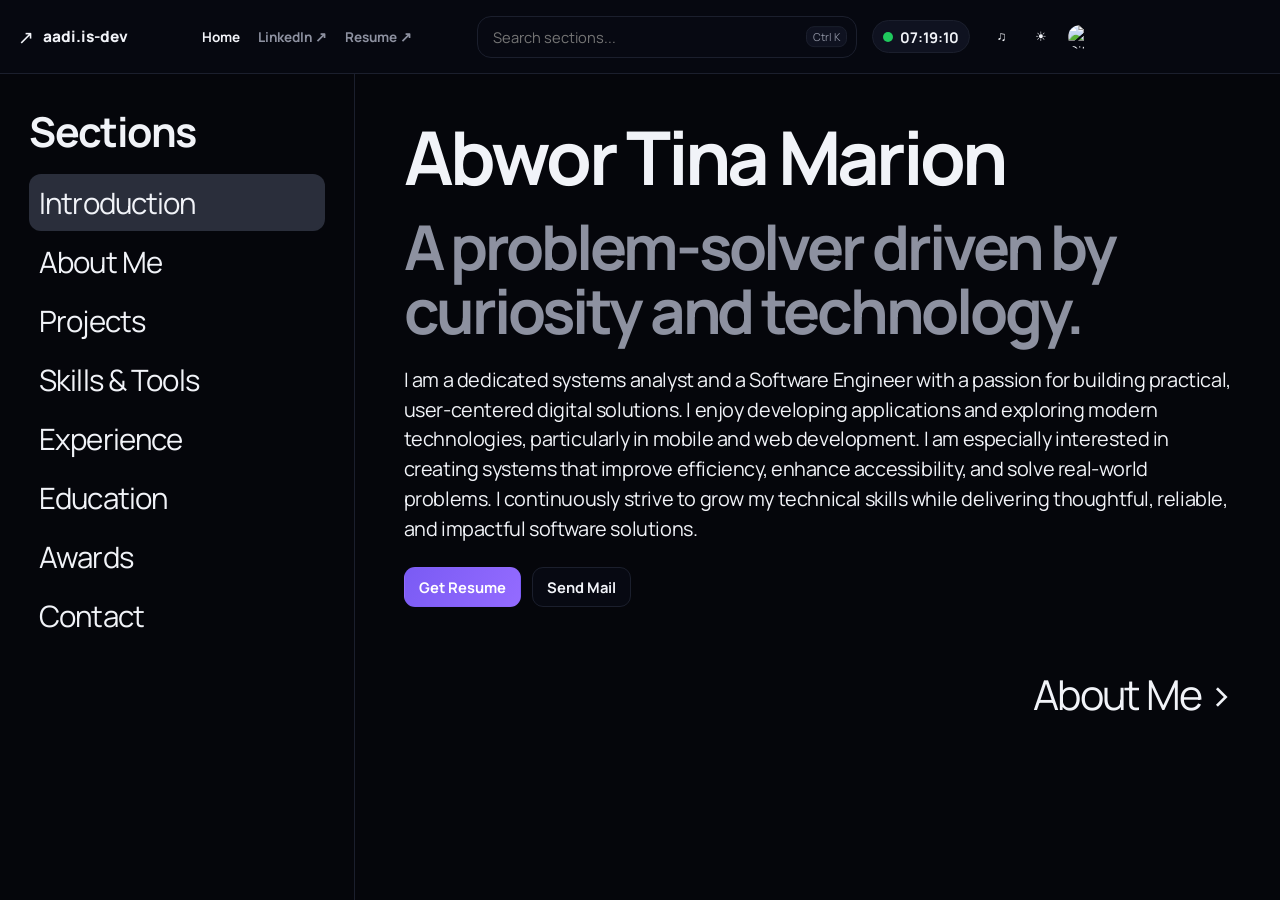
==== index.html @ 4027ba5c "Initial portfolio site" ====
﻿<!DOCTYPE html>
<html lang="en" data-theme="dark" data-page="intro">
  <head>
    <meta charset="UTF-8" />
    <meta name="viewport" content="width=device-width, initial-scale=1.0" />
    <title>Abwor Tina Marion| Introduction</title>
    <link rel="preconnect" href="https://fonts.googleapis.com" />
    <link rel="preconnect" href="https://fonts.gstatic.com" crossorigin />
    <link href="https://fonts.googleapis.com/css2?family=Manrope:wght@400;500;600;700;800&display=swap" rel="stylesheet" />
    <link rel="stylesheet" href="https://cdnjs.cloudflare.com/ajax/libs/font-awesome/6.5.2/css/all.min.css" integrity="sha512-SnH5WK+bZxgPHs44uWix+LLJAJ9/2PkPKZ5QiAj6Ta86w+fsb2TkR4j8Wc8R80Jv2Q5S0VYvX0XQ8g5y/5v0w==" crossorigin="anonymous" referrerpolicy="no-referrer" />
    <link rel="stylesheet" href="styles.css" />
  </head>
  <body>
    <header class="topbar">
      <div class="brand-wrap"><span class="brand-mark">↗</span><span class="brand">aadi.is-dev</span></div>
      <nav class="header-links"><a href="index.html" data-page="intro">Home</a><a href="https://www.linkedin.com/in/tina-marion-abwor" target="_blank" rel="noreferrer">LinkedIn ↗</a><a href="Abwor Tina cv.pdf" target="_blank" rel="noreferrer">Resume ↗</a></nav>
      <div class="search-wrap"><input id="headerSearch" type="text" placeholder="Search sections..." /><span class="keycap">Ctrl K</span><ul id="searchResults" class="search-results" hidden></ul></div>
      <div class="status-pill"><span class="dot"></span><span id="clock">00:00:00</span></div>
      <div class="icon-actions"><button class="icon-btn" type="button">♫</button><button id="themeToggle" class="icon-btn" type="button">☀</button><a class="icon-btn github-mark-btn" href="https://github.com/Tina-marion" target="_blank" rel="noreferrer"><img class="github-mark-icon" src="https://github.githubassets.com/images/modules/logos_page/GitHub-Mark.png" alt="GitHub" /></a></div>
    </header>

    <div class="app-layout">
      <aside class="sidebar">
        <h2>Sections</h2>
        <nav class="section-nav">
          <a href="index.html" data-page="intro">Introduction</a>
          <a href="about.html" data-page="about">About Me</a>
          <a href="projects.html" data-page="projects">Projects</a>
          <a href="skills-tools.html" data-page="skills">Skills &amp; Tools</a>
          <a href="experience.html" data-page="experience">Experience</a>
          <a href="education.html" data-page="education">Education</a>
          <a href="awards.html" data-page="awards">Awards</a>
          <a href="contact.html" data-page="contact">Contact</a>
          
        </nav>
      </aside>

      <main class="content content-page">
        <h1>Abwor Tina Marion</h1>
        <h2>A problem-solver driven by curiosity and technology.</h2>
        <p>I am a dedicated systems analyst and a Software Engineer with a passion for building practical, 
            user-centered digital solutions. I enjoy developing applications and exploring modern technologies,
            particularly in mobile and web development. I am especially interested in creating systems that improve efficiency, enhance accessibility, and solve real-world problems. I continuously strive to grow my technical skills while delivering thoughtful, reliable, and impactful software solutions.
            </p>
        <div class="hero-actions">
          <a class="btn btn-primary" href="Abwor Tina cv.pdf" target="_blank" rel="noreferrer">Get Resume</a>
          <a class="btn" href="mailto:tinaamarion@gmail.com">Send Mail</a>
        </div>
        <div class="page-nav"><span></span><a href="about.html">About Me ›</a></div>
      </main>
    </div>
    <script src="script.js"></script>
  </body>
</html>
---- styles.css ----
:root {
  --bg: #f4f5f7;
  --surface: #ffffff;
  --surface-soft: #f4f4f6;
  --text: #0f1117;
  --muted: #6b6f7b;
  --line: #e3e5ed;
  --active: #e8e9ee;
  --pill: #ffffff;
}

html[data-theme="dark"] {
  --bg: #05060b;
  --surface: #070912;
  --surface-soft: #f3f4f6;
  --text: #f1f3f8;
  --muted: #8d91a0;
  --line: #1b1f2d;
  --active: #2a2e3b;
  --pill: #0f1220;
}

* {
  box-sizing: border-box;
}

html,
body {
  margin: 0;
  padding: 0;
  min-height: 100%;
}

html {
  font-size: 92%;
}

body {
  background: var(--bg);
  color: var(--text);
  font-family: "Manrope", "Segoe UI", sans-serif;
}

.topbar {
  position: sticky;
  top: 0;
  z-index: 20;
  min-height: 74px;
  display: flex;
  align-items: center;
  gap: 1rem;
  padding: 0.95rem 1.2rem;
  border-bottom: 1px solid var(--line);
  background: color-mix(in srgb, var(--surface) 94%, transparent);
  backdrop-filter: blur(8px);
}

.brand-wrap {
  display: flex;
  align-items: center;
  gap: 0.65rem;
  min-width: 170px;
}

.brand-mark {
  font-size: 1.3rem;
}

.brand {
  font-size: 1.05rem;
  font-weight: 800;
}

.header-links {
  display: flex;
  align-items: center;
  gap: 1.2rem;
  min-width: 260px;
}

.header-links a {
  color: var(--muted);
  text-decoration: none;
  font-size: 0.92rem;
  font-weight: 700;
}

.header-links a.active,
.header-links a:hover {
  color: var(--text);
}

.search-wrap {
  position: relative;
  flex: 1;
  max-width: 380px;
}

.search-wrap input {
  width: 100%;
  border: 1px solid var(--line);
  border-radius: 14px;
  background: var(--surface);
  color: var(--text);
  font: inherit;
  padding: 0.68rem 5.2rem 0.68rem 1rem;
}

.keycap {
  position: absolute;
  right: 10px;
  top: 50%;
  transform: translateY(-50%);
  border: 1px solid var(--line);
  border-radius: 8px;
  padding: 0.16rem 0.42rem;
  color: var(--muted);
  font-size: 0.74rem;
  background: var(--pill);
}

.search-results {
  position: absolute;
  top: calc(100% + 6px);
  left: 0;
  right: 0;
  list-style: none;
  margin: 0;
  padding: 0.4rem;
  border: 1px solid var(--line);
  border-radius: 12px;
  background: var(--surface);
  box-shadow: 0 16px 34px rgba(0, 0, 0, 0.22);
}

.search-results li {
  padding: 0.48rem 0.6rem;
  border-radius: 8px;
  cursor: pointer;
}

.search-results li:hover {
  background: var(--active);
}

.status-pill {
  border: 1px solid var(--line);
  border-radius: 999px;
  background: var(--pill);
  font-weight: 700;
  display: flex;
  align-items: center;
  gap: 0.45rem;
  padding: 0.4rem 0.7rem;
}

.dot {
  width: 10px;
  height: 10px;
  border-radius: 50%;
  background: #1fc95d;
}

.icon-actions {
  display: flex;
  align-items: center;
  gap: 0.35rem;
}

.icon-btn {
  width: 34px;
  height: 34px;
  border: 1px solid transparent;
  border-radius: 9px;
  background: transparent;
  color: var(--text);
  display: inline-flex;
  align-items: center;
  justify-content: center;
  text-decoration: none;
  cursor: pointer;
}

.icon-btn:hover {
  border-color: var(--line);
  background: var(--pill);
}

.github-mark-btn {
  padding: 0;
}

.github-mark-icon {
  width: 24px;
  height: 24px;
  border-radius: 50%;
  display: block;
}

.app-layout {
  display: grid;
  grid-template-columns: 355px 1fr;
  min-height: calc(100vh - 74px);
}

.sidebar {
  border-right: 1px solid var(--line);
  padding: 2rem 2rem 1.5rem;
}

.sidebar h2 {
  margin: 0 0 1rem;
  font-size: 2.8rem;
  letter-spacing: -0.04em;
}

.section-nav {
  display: grid;
  gap: 0.14rem;
}

.section-nav a {
  color: var(--text);
  text-decoration: none;
  padding: 0.58rem 0.66rem;
  border-radius: 12px;
  font-size: 2rem;
  letter-spacing: -0.03em;
}

.section-nav a.active,
.section-nav a:hover {
  background: var(--active);
}

.content {
  padding: 2.2rem 3.3rem;
  max-width: 1400px;
}

.content-page h1 {
  margin: 0;
  font-size: clamp(3rem, 5.8vw, 5.2rem);
  letter-spacing: -0.05em;
}

.content-page h2 {
  margin: 0.55rem 0 1.5rem;
  color: var(--muted);
  font-size: clamp(2.2rem, 6vw, 4.2rem);
  letter-spacing: -0.05em;
  line-height: 1.03;
}

.content-page p {
  margin: 0;
  max-width: 1300px;
  font-size: clamp(1.08rem, 1.55vw, 1.55rem);
  letter-spacing: -0.02em;
  line-height: 1.5;
}

.page-nav {
  margin-top: 4rem;
  display: flex;
  justify-content: space-between;
  font-size: 2.8rem;
  letter-spacing: -0.04em;
}

.page-nav a {
  color: var(--text);
  text-decoration: none;
}

.hero-actions {
  margin-top: 1.6rem;
  display: flex;
  gap: 0.8rem;
  flex-wrap: wrap;
}

.btn {
  text-decoration: none;
  border: 1px solid var(--line);
  border-radius: 11px;
  padding: 0.62rem 0.95rem;
  font-weight: 700;
  color: var(--text);
  background: var(--surface);
}

.btn-primary {
  color: #ffffff;
  border-color: transparent;
  background: linear-gradient(120deg, #7a5bf4 0%, #946bff 100%);
}

.project-grid {
  margin-top: 1.4rem;
  display: grid;
  grid-template-columns: repeat(3, minmax(0, 1fr));
  gap: 1rem;
}

.project-card {
  background: color-mix(in srgb, var(--surface) 70%, #f3f4f8);
  border: 1px solid color-mix(in srgb, var(--line) 86%, #d9dcea);
  border-radius: 16px;
  padding: 1.2rem;
}

.project-card h4 {
  margin: 0;
  font-size: 1.05rem;
  line-height: 1.35;
}

.project-card p {
  margin-top: 0.6rem;
  color: var(--muted);
  font-size: 0.98rem;
  line-height: 1.45;
}

.project-card a {
  display: inline-block;
  margin-top: 0.58rem;
  color: var(--muted);
  text-decoration: none;
}

.skills-tags {
  margin-top: 1.2rem;
  display: flex;
  flex-wrap: wrap;
  gap: 0.55rem;
}

.skill-chip {
  display: inline-flex;
  align-items: center;
  gap: 0.45rem;
  border: 1px solid #d9dce4;
  border-radius: 10px;
  padding: 0.45rem 0.72rem;
  color: #161a24;
  background: #f5f6f8;
  font-weight: 700;
  font-size: 0.98rem;
}

.skill-chip .mini {
  font-size: 0.82rem;
  color: #4f5565;
}

.muted-block {
  margin-top: 1.2rem;
  display: grid;
  gap: 0.75rem;
}

.muted-block p {
  color: var(--muted);
  font-size: 1.18rem;
}

.experience-page > p {
  max-width: 1320px;
  margin-top: 0.2rem;
}

.exp-timeline {
  margin-top: 2rem;
  border-left: 1px solid color-mix(in srgb, var(--line) 92%, #2a2f40);
  padding-left: 1.8rem;
}

.exp-item {
  position: relative;
}

.exp-item + .exp-item {
  margin-top: 2.8rem;
}

.exp-dot {
  position: absolute;
  left: -2.42rem;
  top: 0.05rem;
  width: 1.35rem;
  height: 1.35rem;
  border-radius: 50%;
  background: #13284f;
  color: #84aaf8;
  display: inline-flex;
  align-items: center;
  justify-content: center;
  font-size: 0.7rem;
}

.exp-title-row {
  display: flex;
  align-items: center;
  gap: 0.75rem;
  flex-wrap: wrap;
}

.exp-title-row h3 {
  margin: 0;
  font-size: clamp(1.5rem, 2.5vw, 2.2rem);
  letter-spacing: -0.03em;
}

.latest-badge {
  border-radius: 8px;
  padding: 0.22rem 0.6rem;
  font-size: 0.9rem;
  font-weight: 700;
  color: #9dc0ff;
  background: #133f8b;
}

.exp-time {
  margin-top: 0.35rem;
  color: var(--muted);
  font-size: 1rem;
}

.exp-desc {
  margin-top: 1rem;
  color: var(--muted);
  max-width: 1200px;
  font-size: 1.15rem;
}

.education-page .intro-stack {
  margin-top: 0.3rem;
  display: grid;
  gap: 1.25rem;
}

.education-page .intro-stack p {
  color: var(--text);
  max-width: 1320px;
}

.education-page .exp-timeline {
  margin-top: 2.1rem;
}

.contact-page .contact-form {
  margin-top: 0.9rem;
  max-width: 1260px;
  display: grid;
  gap: 0.9rem;
}

.contact-page label {
  font-size: 1.95rem;
  font-weight: 700;
  letter-spacing: -0.03em;
}

.contact-page .req {
  color: #ff6161;
  margin-left: 0.15rem;
}

.contact-page input,
.contact-page textarea {
  width: 100%;
  border: 1px solid #2a2f3f;
  border-radius: 12px;
  background: #12141c;
  color: #d6d9e4;
  font: inherit;
  font-size: 1.2rem;
  padding: 0.88rem 0.92rem;
}

.contact-page textarea {
  min-height: 95px;
  resize: vertical;
}

.contact-page input::placeholder,
.contact-page textarea::placeholder {
  color: #82879a;
}

.contact-page .field-note {
  margin-top: -0.35rem;
  color: #99a0b6;
  font-size: 1.12rem;
}

.contact-page .btn {
  margin-top: 0.5rem;
  width: fit-content;
}

.awards-section {
  margin-top: 1.25rem;
}

.awards-help p {
  color: var(--muted);
  font-size: 0.95rem;
}

.awards-help code {
  background: #12141c;
  border: 1px solid #2a2f3f;
  border-radius: 6px;
  padding: 0.1rem 0.35rem;
}

.awards-grid {
  margin-top: 0.8rem;
  display: grid;
  grid-template-columns: repeat(3, minmax(0, 1fr));
  gap: 0.85rem;
}

.award-card {
  margin: 0;
  border: 1px solid var(--line);
  border-radius: 14px;
  overflow: hidden;
  background: #11131b;
}

.award-card img {
  width: 100%;
  height: 250px;
  object-fit: cover;
  display: block;
}

.award-card figcaption {
  padding: 0.65rem 0.75rem 0.75rem;
  border-top: 1px solid var(--line);
  color: var(--muted);
  font-size: 0.92rem;
  font-weight: 600;
}

@media (max-width: 1200px) {
  .app-layout {
    grid-template-columns: 1fr;
  }

  .sidebar {
    border-right: 0;
    border-bottom: 1px solid var(--line);
    padding: 1.2rem 1rem;
  }

  .sidebar h2 {
    font-size: 2rem;
  }

  .section-nav {
    grid-template-columns: repeat(2, minmax(0, 1fr));
    gap: 0.35rem;
  }

  .section-nav a {
    font-size: 1.2rem;
  }

  .content {
    padding: 1.4rem 1rem 2rem;
  }

  .project-grid {
    grid-template-columns: repeat(2, minmax(0, 1fr));
  }

  .awards-grid {
    grid-template-columns: repeat(2, minmax(0, 1fr));
  }

  .exp-timeline {
    padding-left: 1.25rem;
  }

  .exp-dot {
    left: -1.87rem;
  }

  .contact-page label {
    font-size: 1.45rem;
  }
}

@media (max-width: 760px) {
  .topbar {
    flex-wrap: wrap;
    gap: 0.65rem;
  }

  .header-links {
    min-width: auto;
    width: 100%;
  }

  .search-wrap {
    order: 4;
    max-width: none;
    width: 100%;
  }

  .status-pill {
    margin-left: auto;
  }

  .section-nav {
    grid-template-columns: 1fr;
  }

  .project-grid {
    grid-template-columns: 1fr;
  }

  .awards-grid {
    grid-template-columns: 1fr;
  }

  .page-nav {
    font-size: 1.6rem;
  }

  .contact-page label {
    font-size: 1.2rem;
  }

  .contact-page .field-note {
    font-size: 1rem;
  }
}
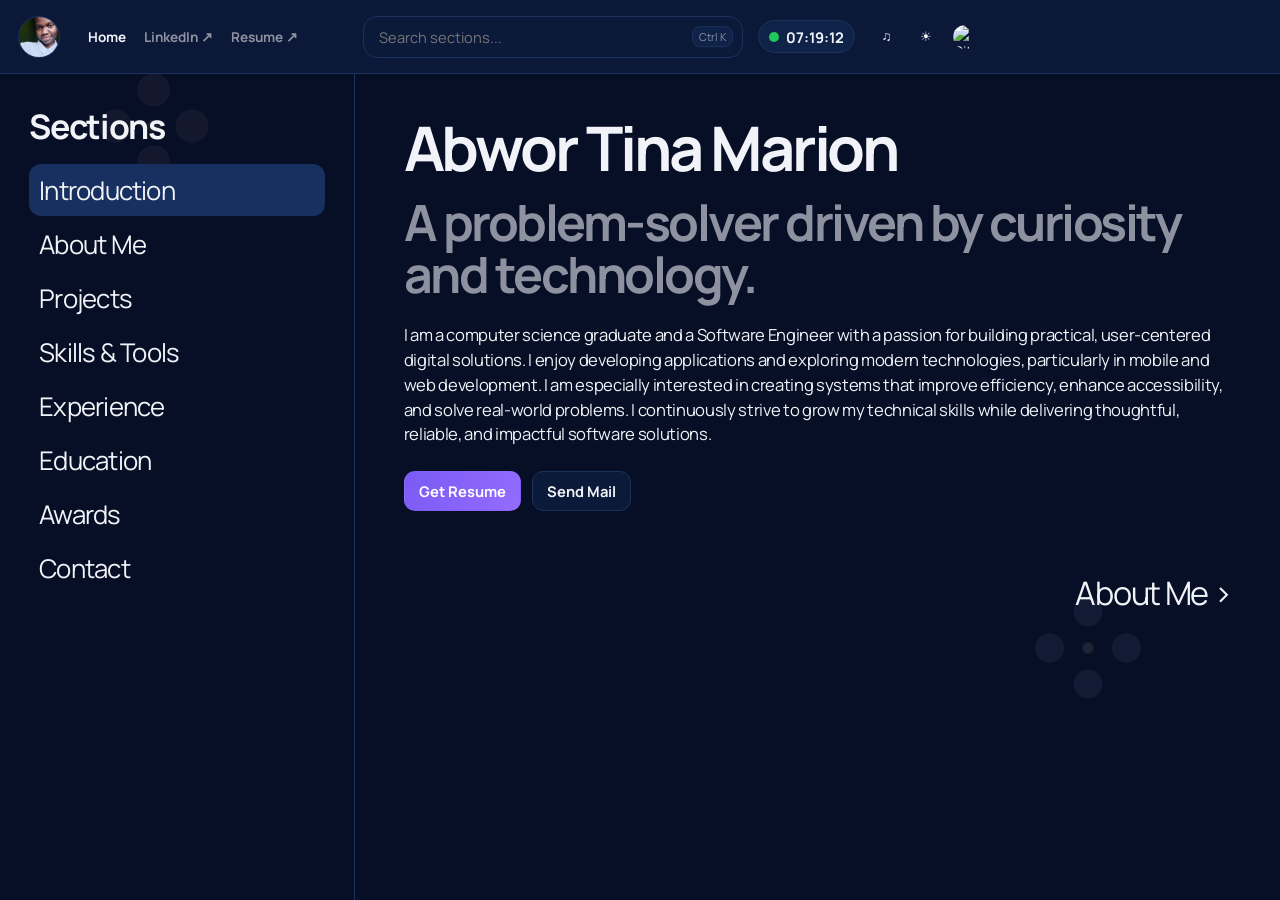
==== commit be8cfa3b: "changes made" ====
--- a/index.html
+++ b/index.html
@@ -12,7 +12,7 @@
   </head>
   <body>
     <header class="topbar">
-      <div class="brand-wrap"><span class="brand-mark">↗</span><span class="brand">aadi.is-dev</span></div>
+      <div class="brand-wrap"><img class="brand-photo" src="tina.jpg" alt="Tina Marion" /></div>
       <nav class="header-links"><a href="index.html" data-page="intro">Home</a><a href="https://www.linkedin.com/in/tina-marion-abwor" target="_blank" rel="noreferrer">LinkedIn ↗</a><a href="Abwor Tina cv.pdf" target="_blank" rel="noreferrer">Resume ↗</a></nav>
       <div class="search-wrap"><input id="headerSearch" type="text" placeholder="Search sections..." /><span class="keycap">Ctrl K</span><ul id="searchResults" class="search-results" hidden></ul></div>
       <div class="status-pill"><span class="dot"></span><span id="clock">00:00:00</span></div>
@@ -38,13 +38,13 @@
       <main class="content content-page">
         <h1>Abwor Tina Marion</h1>
         <h2>A problem-solver driven by curiosity and technology.</h2>
-        <p>I am a dedicated systems analyst and a Software Engineer with a passion for building practical, 
-            user-centered digital solutions. I enjoy developing applications and exploring modern technologies,
-            particularly in mobile and web development. I am especially interested in creating systems that improve efficiency, enhance accessibility, and solve real-world problems. I continuously strive to grow my technical skills while delivering thoughtful, reliable, and impactful software solutions.
-            </p>
+        <p>I am a computer science graduate and a Software Engineer with a passion for building practical, 
+          user-centered digital solutions. I enjoy developing applications and exploring modern technologies, 
+          particularly in mobile and web development. 
+          I am especially interested in creating systems that improve efficiency, enhance accessibility, and solve real-world problems. I continuously strive to grow my technical skills while delivering thoughtful, reliable, and impactful software solutions.</p>
         <div class="hero-actions">
           <a class="btn btn-primary" href="Abwor Tina cv.pdf" target="_blank" rel="noreferrer">Get Resume</a>
-          <a class="btn" href="mailto:tinaamarion@gmail.com">Send Mail</a>
+          <a class="btn" href="mailto:tinaamarion@gmail.com?subject=Portfolio%20Inquiry&body=Hi%20Tina%2C%0A%0AI%20would%20like%20to%20connect%20about...%0A%0AName%3A%0AEmail%3A%0A%0AThanks.">Send Mail</a>
         </div>
         <div class="page-nav"><span></span><a href="about.html">About Me ›</a></div>
       </main>
--- a/styles.css
+++ b/styles.css
@@ -1,23 +1,25 @@
 :root {
-  --bg: #f4f5f7;
-  --surface: #ffffff;
-  --surface-soft: #f4f4f6;
+  --bg: #dbe5ff;
+  --surface: #edf2ff;
+  --surface-soft: #d7e2ff;
   --text: #0f1117;
-  --muted: #6b6f7b;
-  --line: #e3e5ed;
-  --active: #e8e9ee;
-  --pill: #ffffff;
+  --muted: #4d5772;
+  --line: #b9c7eb;
+  --active: #c9d8fb;
+  --pill: #f2f6ff;
+  --flower-opacity: 0.45;
 }
 
 html[data-theme="dark"] {
-  --bg: #05060b;
-  --surface: #070912;
-  --surface-soft: #f3f4f6;
+  --bg: #070f26;
+  --surface: #0c1a3a;
+  --surface-soft: #132850;
   --text: #f1f3f8;
   --muted: #8d91a0;
-  --line: #1b1f2d;
-  --active: #2a2e3b;
-  --pill: #0f1220;
+  --line: #1d315d;
+  --active: #17305f;
+  --pill: #0f2349;
+  --flower-opacity: 0.32;
 }
 
 * {
@@ -39,6 +41,28 @@
   background: var(--bg);
   color: var(--text);
   font-family: "Manrope", "Segoe UI", sans-serif;
+  position: relative;
+  overflow-x: hidden;
+}
+
+body::before {
+  content: "";
+  position: fixed;
+  inset: 0;
+  pointer-events: none;
+  z-index: -1;
+  opacity: var(--flower-opacity);
+  background:
+    radial-gradient(circle at 12% 18%, rgba(255, 183, 197, 0.18) 0 16px, transparent 17px),
+    radial-gradient(circle at 9% 14%, rgba(255, 183, 197, 0.18) 0 16px, transparent 17px),
+    radial-gradient(circle at 15% 14%, rgba(255, 183, 197, 0.18) 0 16px, transparent 17px),
+    radial-gradient(circle at 12% 10%, rgba(255, 183, 197, 0.18) 0 16px, transparent 17px),
+    radial-gradient(circle at 12% 14%, rgba(255, 228, 170, 0.26) 0 6px, transparent 7px),
+    radial-gradient(circle at 85% 76%, rgba(170, 211, 255, 0.2) 0 14px, transparent 15px),
+    radial-gradient(circle at 82% 72%, rgba(170, 211, 255, 0.2) 0 14px, transparent 15px),
+    radial-gradient(circle at 88% 72%, rgba(170, 211, 255, 0.2) 0 14px, transparent 15px),
+    radial-gradient(circle at 85% 68%, rgba(170, 211, 255, 0.2) 0 14px, transparent 15px),
+    radial-gradient(circle at 85% 72%, rgba(255, 238, 184, 0.3) 0 5px, transparent 6px);
 }
 
 .topbar {
@@ -59,7 +83,16 @@
   display: flex;
   align-items: center;
   gap: 0.65rem;
-  min-width: 170px;
+  min-width: 56px;
+}
+
+.brand-photo {
+  width: 42px;
+  height: 42px;
+  border-radius: 50%;
+  object-fit: cover;
+  border: 1px solid var(--line);
+  display: block;
 }
 
 .brand-mark {
@@ -186,6 +219,11 @@
   background: var(--pill);
 }
 
+.icon-btn.is-active {
+  border-color: var(--line);
+  background: var(--pill);
+}
+
 .github-mark-btn {
   padding: 0;
 }
@@ -210,7 +248,7 @@
 
 .sidebar h2 {
   margin: 0 0 1rem;
-  font-size: 2.8rem;
+  font-size: 2.3rem;
   letter-spacing: -0.04em;
 }
 
@@ -224,7 +262,7 @@
   text-decoration: none;
   padding: 0.58rem 0.66rem;
   border-radius: 12px;
-  font-size: 2rem;
+  font-size: 1.75rem;
   letter-spacing: -0.03em;
 }
 
@@ -240,14 +278,14 @@
 
 .content-page h1 {
   margin: 0;
-  font-size: clamp(3rem, 5.8vw, 5.2rem);
+  font-size: clamp(2.4rem, 4.8vw, 4.3rem);
   letter-spacing: -0.05em;
 }
 
 .content-page h2 {
   margin: 0.55rem 0 1.5rem;
   color: var(--muted);
-  font-size: clamp(2.2rem, 6vw, 4.2rem);
+  font-size: clamp(1.9rem, 4.8vw, 3.4rem);
   letter-spacing: -0.05em;
   line-height: 1.03;
 }
@@ -255,7 +293,7 @@
 .content-page p {
   margin: 0;
   max-width: 1300px;
-  font-size: clamp(1.08rem, 1.55vw, 1.55rem);
+  font-size: clamp(1rem, 1.3vw, 1.3rem);
   letter-spacing: -0.02em;
   line-height: 1.5;
 }
@@ -264,7 +302,7 @@
   margin-top: 4rem;
   display: flex;
   justify-content: space-between;
-  font-size: 2.8rem;
+  font-size: 2.2rem;
   letter-spacing: -0.04em;
 }
 
@@ -350,9 +388,11 @@
   font-size: 0.98rem;
 }
 
-.skill-chip .mini {
-  font-size: 0.82rem;
-  color: #4f5565;
+.skill-icon {
+  width: 1rem;
+  height: 1rem;
+  object-fit: contain;
+  flex-shrink: 0;
 }
 
 .muted-block {
@@ -529,13 +569,15 @@
   border: 1px solid var(--line);
   border-radius: 14px;
   overflow: hidden;
-  background: #11131b;
+  background: color-mix(in srgb, var(--surface) 90%, #0c142c);
 }
 
 .award-card img {
   width: 100%;
-  height: 250px;
-  object-fit: cover;
+  height: 290px;
+  object-fit: contain;
+  background: color-mix(in srgb, var(--bg) 72%, #ffffff 28%);
+  padding: 0.35rem;
   display: block;
 }
 
